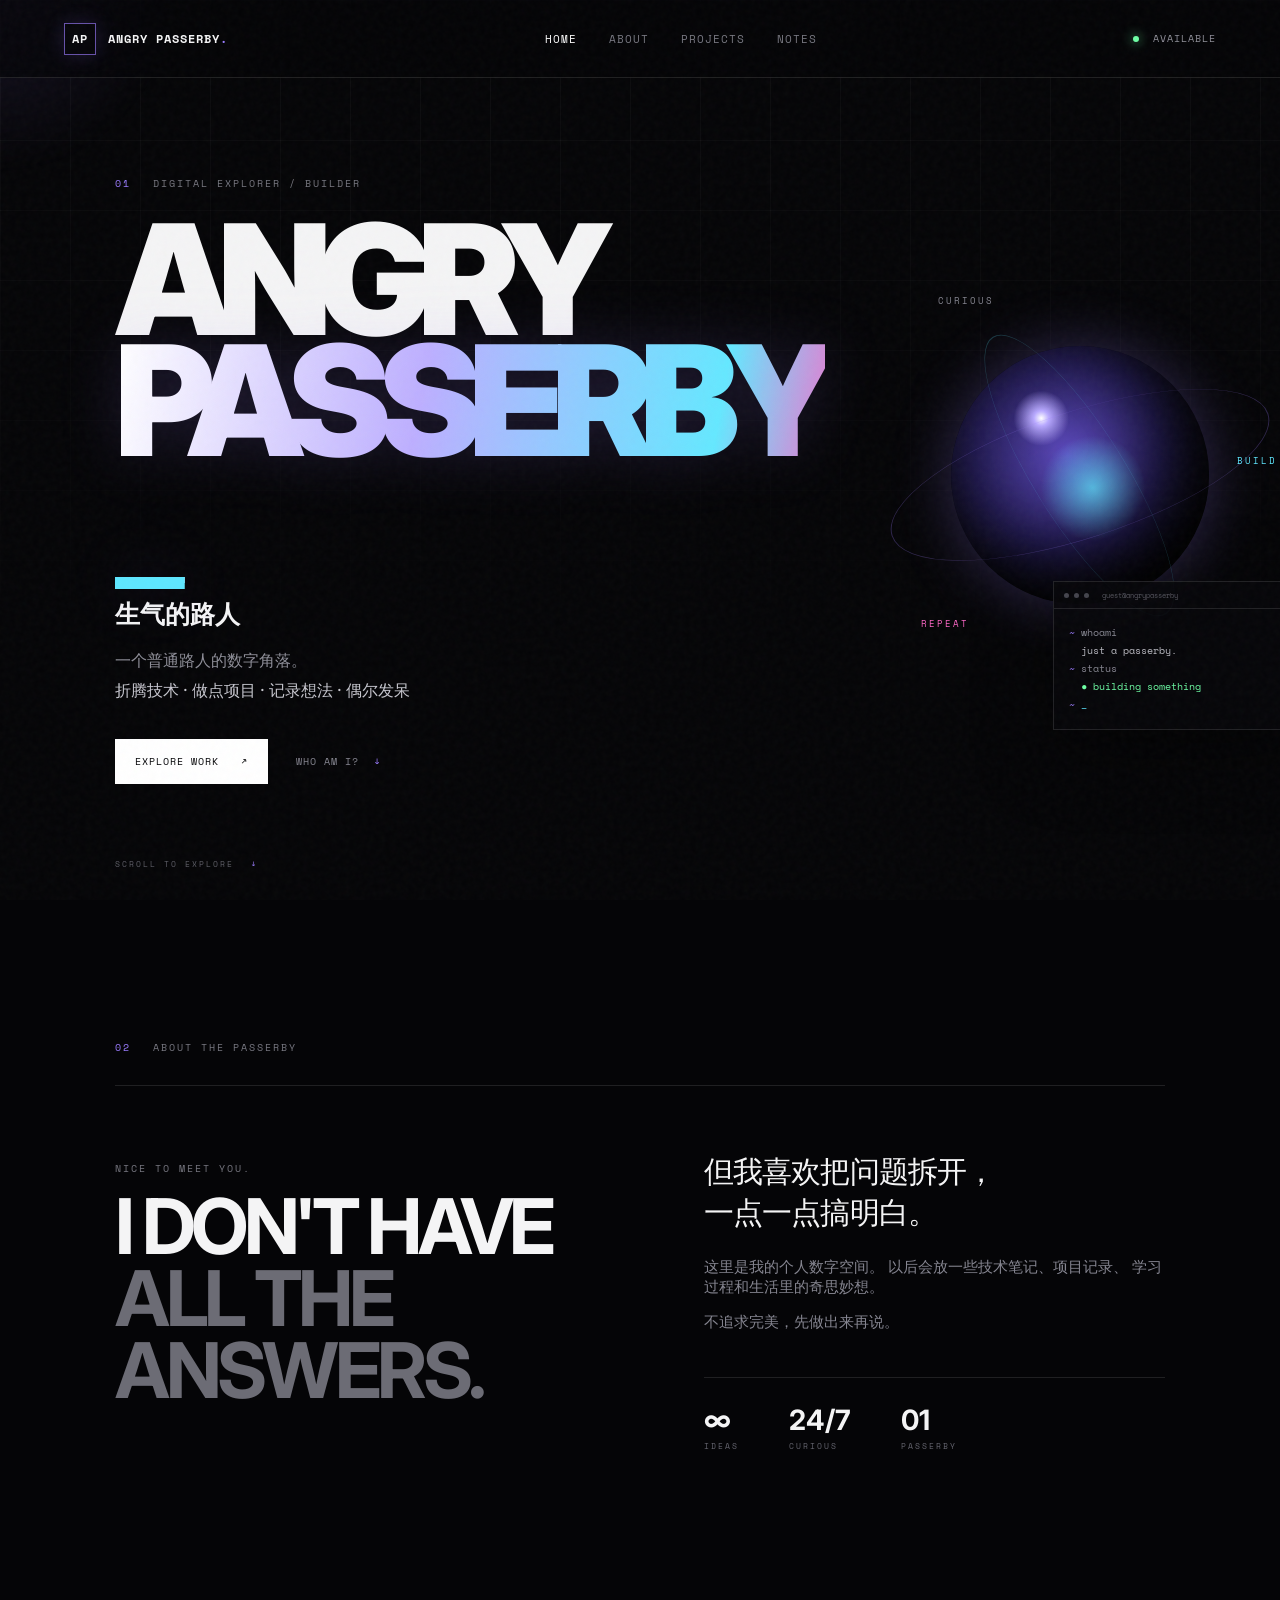
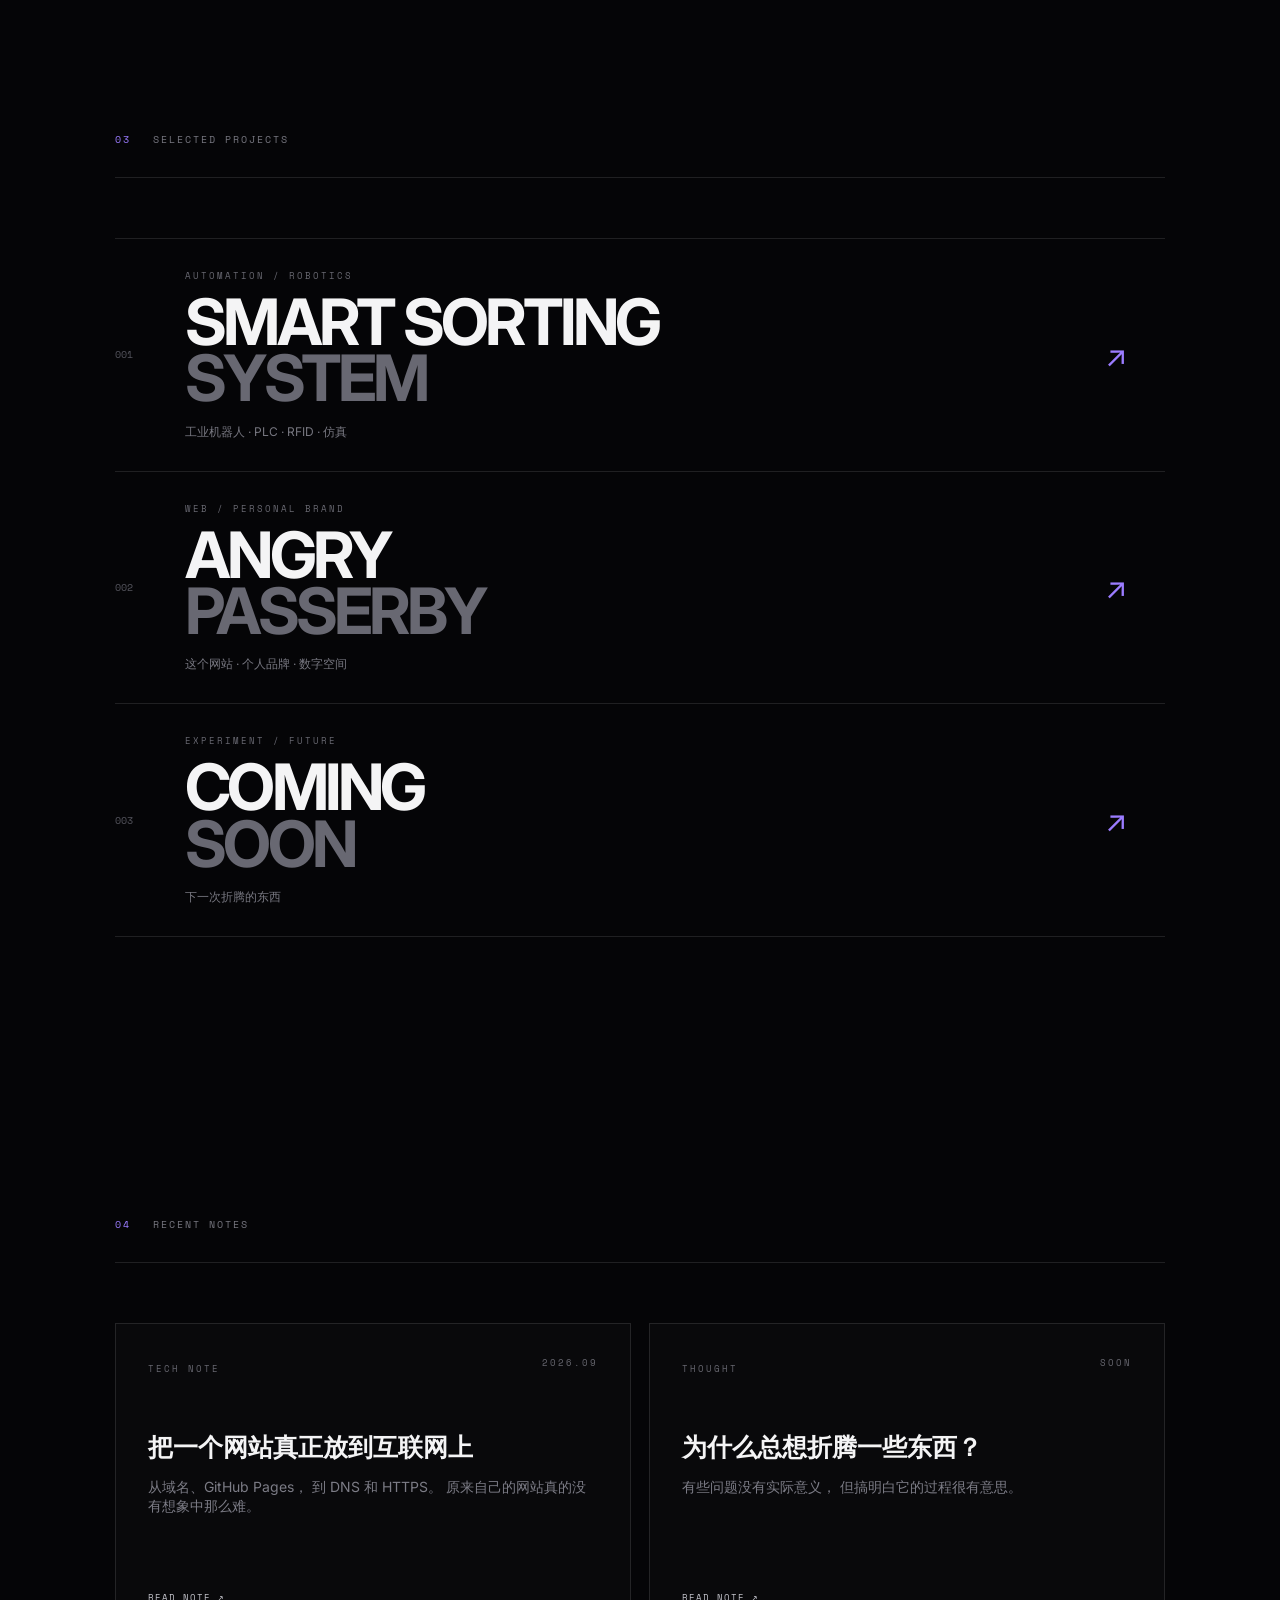
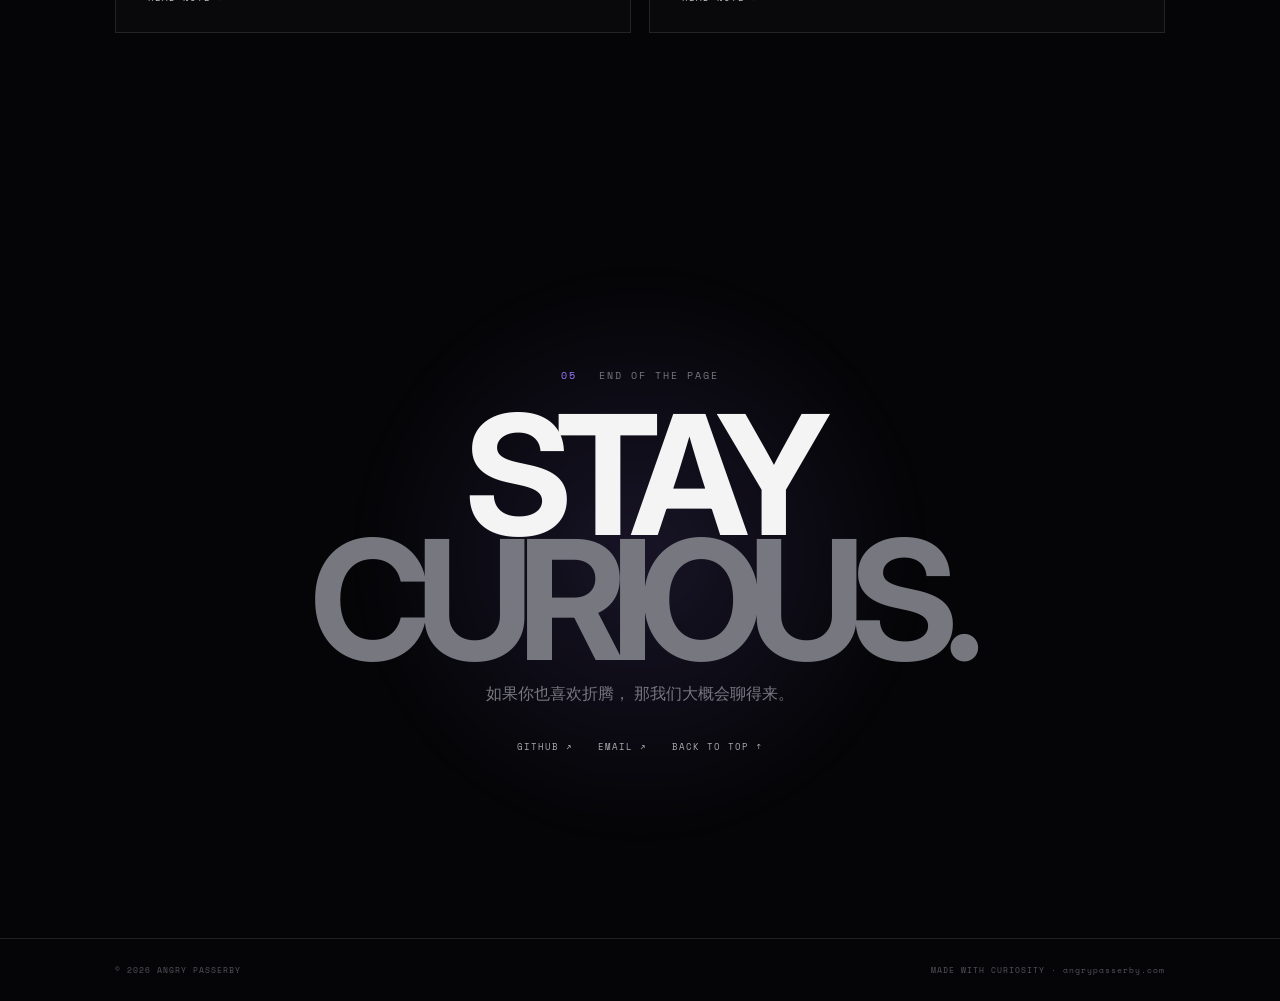
==== index.html @ 23521594 "更炫酷了" ====
<!doctype html>
<html lang="zh-CN">

<head>
  <meta charset="UTF-8">

  <meta name="viewport" content="width=device-width, initial-scale=1.0">

  <meta
    name="description"
    content="ANGRY PASSERBY · 生气的路人 — Personal Brand & Digital Playground"
  >

  <meta
    name="keywords"
    content="Angry Passerby, 生气的路人, Blog, Projects, Technology"
  >

  <meta name="author" content="Angry Passerby">

  <title>ANGRY PASSERBY · 生气的路人</title>

  <!-- Google Fonts -->
  <link
    rel="preconnect"
    href="https://fonts.googleapis.com"
  >

  <link
    rel="preconnect"
    href="https://fonts.gstatic.com"
    crossorigin
  >

  <link
    href="https://fonts.googleapis.com/css2?family=Inter:wght@400;500;600;700;800;900&family=Space+Mono:wght@400;700&display=swap"
    rel="stylesheet"
  >

  <!-- Website CSS -->
  <link rel="stylesheet" href="style.css">
</head>


<body>

  <!-- ========================================
       Background
  ========================================= -->

  <div class="noise"></div>

  <div class="grid-bg"></div>

  <div class="cursor-glow"></div>


  <!-- ========================================
       Header
  ========================================= -->

  <header class="site-header">

    <!-- Logo -->
    <a
      class="brand"
      href="#home"
      aria-label="Angry Passerby Home"
    >

      <span class="brand-mark">
        AP
      </span>

      <span class="brand-name">
        ANGRY PASSERBY<span class="dot">.</span>
      </span>

    </a>


    <!-- Navigation -->
    <nav class="nav">

      <a
        class="active"
        href="#home"
      >
        HOME
      </a>

      <a href="#about">
        ABOUT
      </a>

      <a href="#projects">
        PROJECTS
      </a>

      <a href="#notes">
        NOTES
      </a>

    </nav>


    <!-- Status -->
    <a
      class="header-status"
      href="#contact"
    >

      <span class="status-dot"></span>

      AVAILABLE

    </a>

  </header>



  <!-- ========================================
       Main
  ========================================= -->

  <main id="home">


    <!-- ======================================
         HERO
    ======================================= -->

    <section class="hero section-pad">


      <!-- Hero Left -->
      <div class="hero-copy reveal">


        <p class="kicker">

          <span>01</span>

          DIGITAL EXPLORER / BUILDER

        </p>


        <h1>

          <span class="line">
            ANGRY
          </span>

          <span class="line accent">

            PASSERBY

            <span class="cursor">
              _
            </span>

          </span>

        </h1>


        <p class="hero-cn">
          生气的路人
        </p>


        <p class="hero-desc">

          一个普通路人的数字角落。

          <br>

          <strong>
            折腾技术 · 做点项目 · 记录想法 · 偶尔发呆
          </strong>

        </p>


        <!-- Buttons -->
        <div class="hero-actions">

          <a
            class="btn btn-main"
            href="#projects"
          >

            EXPLORE WORK

            <span>
              ↗
            </span>

          </a>


          <a
            class="text-link"
            href="#about"
          >

            WHO AM I?

            <span>
              ↓
            </span>

          </a>

        </div>

      </div>



      <!-- ====================================
           Hero Right
      ===================================== -->

      <div class="hero-side reveal delay-1">


        <!-- Orb -->
        <div class="orb-wrap">

          <div class="orb"></div>

          <div class="orb-ring ring-a"></div>

          <div class="orb-ring ring-b"></div>


          <span class="orb-label label-a">
            CURIOUS
          </span>


          <span class="orb-label label-b">
            BUILD
          </span>


          <span class="orb-label label-c">
            REPEAT
          </span>

        </div>



        <!-- Terminal -->
        <div class="mini-terminal">


          <div class="terminal-top">

            <span></span>

            <span></span>

            <span></span>

            <b>
              guest@angrypasserby
            </b>

          </div>


          <div class="terminal-body">


            <p>

              <i>
                ~
              </i>

              whoami

            </p>


            <p class="terminal-output">

              just a passerby.

            </p>


            <p>

              <i>
                ~
              </i>

              status

            </p>


            <p class="terminal-output live">

              ● building something

            </p>


            <p>

              <i>
                ~
              </i>

              <span class="blink">
                _
              </span>

            </p>


          </div>

        </div>

      </div>



      <!-- Scroll -->
      <div class="hero-scroll">

        SCROLL TO EXPLORE

        <span>
          ↓
        </span>

      </div>


    </section>



    <!-- ======================================
         ABOUT
    ======================================= -->

    <section
      id="about"
      class="about section-pad"
    >


      <div class="section-label reveal">

        <span>
          02
        </span>

        ABOUT THE PASSERBY

      </div>



      <div class="about-grid">


        <!-- About title -->
        <div class="about-title reveal">


          <p class="eyebrow">

            NICE TO MEET YOU.

          </p>


          <h2>

            I DON'T HAVE
            <br>

            <em>
              ALL THE ANSWERS.
            </em>

          </h2>


        </div>



        <!-- About text -->
        <div class="about-text reveal delay-1">


          <p class="big-text">

            但我喜欢把问题拆开，

            <br>

            一点一点搞明白。

          </p>


          <p>

            这里是我的个人数字空间。
            以后会放一些技术笔记、项目记录、
            学习过程和生活里的奇思妙想。

          </p>


          <p>

            不追求完美，先做出来再说。

          </p>



          <!-- Stats -->
          <div class="stats">


            <div>

              <strong>
                ∞
              </strong>

              <span>
                IDEAS
              </span>

            </div>


            <div>

              <strong>
                24/7
              </strong>

              <span>
                CURIOUS
              </span>

            </div>


            <div>

              <strong>
                01
              </strong>

              <span>
                PASSERBY
              </span>

            </div>


          </div>


        </div>

      </div>

    </section>



    <!-- ======================================
         PROJECTS
    ======================================= -->

    <section
      id="projects"
      class="projects section-pad"
    >


      <div class="section-label reveal">

        <span>
          03
        </span>

        SELECTED PROJECTS

      </div>



      <div class="project-list">


        <!-- Project 01 -->
        <a
          class="project-card reveal"
          href="#"
        >


          <div class="project-no">
            001
          </div>


          <div class="project-main">


            <p>
              AUTOMATION / ROBOTICS
            </p>


            <h3>

              SMART SORTING
              <br>

              <span>
                SYSTEM
              </span>

            </h3>


            <span class="project-desc">

              工业机器人 · PLC · RFID · 仿真

            </span>


          </div>


          <div class="project-arrow">
            ↗
          </div>


        </a>



        <!-- Project 02 -->
        <a
          class="project-card reveal delay-1"
          href="#"
        >


          <div class="project-no">
            002
          </div>


          <div class="project-main">


            <p>
              WEB / PERSONAL BRAND
            </p>


            <h3>

              ANGRY
              <br>

              <span>
                PASSERBY
              </span>

            </h3>


            <span class="project-desc">

              这个网站 · 个人品牌 · 数字空间

            </span>


          </div>


          <div class="project-arrow">
            ↗
          </div>


        </a>



        <!-- Project 03 -->
        <a
          class="project-card reveal delay-2"
          href="#"
        >


          <div class="project-no">
            003
          </div>


          <div class="project-main">


            <p>
              EXPERIMENT / FUTURE
            </p>


            <h3>

              COMING
              <br>

              <span>
                SOON
              </span>

            </h3>


            <span class="project-desc">

              下一次折腾的东西

            </span>


          </div>


          <div class="project-arrow">
            ↗
          </div>


        </a>


      </div>

    </section>



    <!-- ======================================
         NOTES / BLOG
    ======================================= -->

    <section
      id="notes"
      class="notes section-pad"
    >


      <div class="section-label reveal">

        <span>
          04
        </span>

        RECENT NOTES

      </div>



      <div class="notes-grid">


        <!-- Note 01 -->
        <article class="note-card reveal">


          <span class="note-type">
            TECH NOTE
          </span>


          <span class="note-date">
            2026.09
          </span>


          <h3>

            把一个网站真正放到互联网上

          </h3>


          <p>

            从域名、GitHub Pages，
            到 DNS 和 HTTPS。
            原来自己的网站真的没有想象中那么难。

          </p>


          <a href="#">
            READ NOTE ↗
          </a>


        </article>



        <!-- Note 02 -->
        <article class="note-card reveal delay-1">


          <span class="note-type">
            THOUGHT
          </span>


          <span class="note-date">
            SOON
          </span>


          <h3>

            为什么总想折腾一些东西？

          </h3>


          <p>

            有些问题没有实际意义，
            但搞明白它的过程很有意思。

          </p>


          <a href="#">
            READ NOTE ↗
          </a>


        </article>


      </div>

    </section>



    <!-- ======================================
         CONTACT
    ======================================= -->

    <section
      id="contact"
      class="contact section-pad"
    >


      <div class="contact-inner reveal">


        <p class="kicker">

          <span>
            05
          </span>

          END OF THE PAGE

        </p>


        <h2>

          STAY

          <br>

          <span>
            CURIOUS.
          </span>

        </h2>


        <p>

          如果你也喜欢折腾，
          那我们大概会聊得来。

        </p>


        <div class="contact-links">


          <a
            href="https://github.com/"
            target="_blank"
            rel="noopener"
          >

            GITHUB ↗

          </a>


          <a
            href="mailto:hello@angrypasserby.com"
          >

            EMAIL ↗

          </a>


          <a href="#home">

            BACK TO TOP ↑

          </a>


        </div>


      </div>


    </section>


  </main>



  <!-- ========================================
       Footer
  ========================================= -->

  <footer>


    <span>

      © 2026 ANGRY PASSERBY

    </span>


    <span>

      MADE WITH CURIOSITY ·
      angrypasserby.com

    </span>


  </footer>



  <!-- Website JavaScript -->
  <script src="script.js"></script>

</body>

</html>
---- style.css ----
/* =====================================================
   ANGRY PASSERBY
   Personal Brand Website v2
===================================================== */

* {
  box-sizing: border-box;
}

:root {
  --bg: #050507;
  --panel: #0b0b10;
  --text: #f4f4f5;
  --muted: #858590;
  --line: rgba(255, 255, 255, 0.11);

  --purple: #9b7cff;
  --cyan: #5ee7ff;
  --pink: #ff67c8;
}

html {
  scroll-behavior: smooth;
}

body {
  margin: 0;
  background: var(--bg);
  color: var(--text);

  font-family:
    "Inter",
    system-ui,
    -apple-system,
    BlinkMacSystemFont,
    "Segoe UI",
    sans-serif;

  overflow-x: hidden;
}

a {
  color: inherit;
  text-decoration: none;
}


/* =====================================================
   BACKGROUND
===================================================== */

.noise,
.grid-bg,
.cursor-glow {
  position: fixed;
  pointer-events: none;
}


/* Noise */

.noise {
  inset: 0;

  z-index: 20;

  opacity: 0.035;

  background-image:
    url("data:image/svg+xml,%3Csvg viewBox='0 0 180 180' xmlns='http://www.w3.org/2000/svg'%3E%3Cfilter id='n'%3E%3CfeTurbulence type='fractalNoise' baseFrequency='.85' numOctaves='4' stitchTiles='stitch'/%3E%3C/filter%3E%3Crect width='100%25' height='100%25' filter='url(%23n)' opacity='.9'/%3E%3C/svg%3E");
}


/* Grid */

.grid-bg {
  inset: 0;

  z-index: -3;

  background-image:
    linear-gradient(
      rgba(255, 255, 255, 0.035) 1px,
      transparent 1px
    ),
    linear-gradient(
      90deg,
      rgba(255, 255, 255, 0.035) 1px,
      transparent 1px
    );

  background-size: 70px 70px;

  mask-image:
    linear-gradient(
      to bottom,
      black,
      transparent 80%
    );
}


/* Mouse glow */

.cursor-glow {
  width: 360px;
  height: 360px;

  border-radius: 50%;

  z-index: -1;

  transform: translate(-50%, -50%);

  background:
    radial-gradient(
      circle,
      rgba(155, 124, 255, 0.11),
      transparent 68%
    );

  filter: blur(5px);
}


/* =====================================================
   HEADER
===================================================== */

.site-header {
  position: fixed;

  top: 0;
  left: 0;

  width: 100%;
  height: 78px;

  padding: 0 5vw;

  display: flex;
  align-items: center;
  justify-content: space-between;

  border-bottom: 1px solid var(--line);

  background: rgba(5, 5, 7, 0.72);

  backdrop-filter: blur(18px);

  z-index: 15;
}


/* Brand */

.brand {
  display: flex;

  align-items: center;

  gap: 12px;

  font-family: "Space Mono", monospace;

  font-size: 12px;

  font-weight: 700;

  letter-spacing: 1px;
}


.brand-mark {
  display: grid;

  place-items: center;

  width: 32px;
  height: 32px;

  border: 1px solid rgba(155, 124, 255, 0.65);

  box-shadow:
    0 0 20px rgba(155, 124, 255, 0.18);
}


.dot {
  color: var(--purple);
}


/* Navigation */

.nav {
  display: flex;

  gap: 32px;

  font:
    11px "Space Mono",
    monospace;

  letter-spacing: 1px;
}


.nav a {
  color: #777780;

  transition: 0.25s ease;
}


.nav a:hover,
.nav a.active {
  color: white;
}


/* Status */

.header-status {
  font:
    10px "Space Mono",
    monospace;

  letter-spacing: 1px;

  color: #8f8f98;
}


.status-dot {
  display: inline-block;

  width: 6px;
  height: 6px;

  margin-right: 7px;

  border-radius: 50%;

  background: #6effa5;

  box-shadow:
    0 0 12px #6effa5;
}


/* =====================================================
   COMMON
===================================================== */

.section-pad {
  padding-left: 9vw;
  padding-right: 9vw;
}


.kicker,
.section-label,
.eyebrow {
  font:
    10px "Space Mono",
    monospace;

  letter-spacing: 2px;

  color: #777780;
}


.kicker span,
.section-label span {
  color: var(--purple);

  margin-right: 14px;
}


/* =====================================================
   HERO
===================================================== */

.hero {
  min-height: 100vh;

  padding-top: 150px;
  padding-bottom: 100px;

  display: grid;

  grid-template-columns:
    1.25fr 0.75fr;

  align-items: center;

  gap: 40px;

  position: relative;
}


.hero h1 {
  margin: 28px 0 15px;

  font-size:
    clamp(
      72px,
      12vw,
      185px
    );

  line-height: 0.79;

  letter-spacing: -0.09em;

  font-weight: 900;
}


.hero h1 .line {
  display: block;
}


.hero h1 .accent {
  background:
    linear-gradient(
      100deg,
      #ffffff 0%,
      #bdafff 42%,
      #65e8ff 82%,
      #ff67c8 100%
    );

  -webkit-background-clip: text;

  background-clip: text;

  color: transparent;

  filter:
    drop-shadow(
      0 0 30px rgba(155, 124, 255, 0.16)
    );
}


.cursor {
  display: inline-block;

  color: var(--cyan);

  font-weight: 400;

  animation:
    blink 0.8s infinite;
}


@keyframes blink {

  50% {
    opacity: 0;
  }

}


.hero-cn {
  margin: 0;

  font-size: 25px;

  font-weight: 700;
}


.hero-desc {
  margin-top: 14px;

  color: #8e8e98;

  font-size: 16px;

  line-height: 1.9;
}


.hero-desc strong {
  color: #c7c7cf;

  font-weight: 500;
}


/* Buttons */

.hero-actions {
  display: flex;

  align-items: center;

  gap: 28px;

  margin-top: 34px;
}


.btn {
  display: inline-flex;

  align-items: center;

  gap: 22px;

  padding:
    14px 19px;

  font:
    10px "Space Mono",
    monospace;

  letter-spacing: 1px;

  border:
    1px solid var(--line);
}


.btn-main {
  background: white;

  color: #050507;

  border-color: white;

  transition: 0.25s;
}


.btn-main:hover {
  transform: translateY(-3px);

  box-shadow:
    0 12px 40px rgba(255, 255, 255, 0.13);
}


.text-link {
  color: #858590;

  font:
    10px "Space Mono",
    monospace;

  letter-spacing: 1px;
}


.text-link span {
  color: var(--purple);

  margin-left: 8px;
}


/* Hero Right */

.hero-side {
  position: relative;

  min-height: 510px;

  display: grid;

  place-items: center;
}


/* =====================================================
   ORB
===================================================== */

.orb-wrap {
  position: relative;

  width: min(430px, 70vw);

  aspect-ratio: 1;
}


.orb {
  position: absolute;

  inset: 20%;

  border-radius: 50%;

  background:
    radial-gradient(
      circle at 35% 28%,
      white 0,
      #b8a9ff 3%,
      transparent 11%
    ),
    radial-gradient(
      circle at 55% 55%,
      rgba(94, 231, 255, 0.75),
      transparent 26%
    ),
    radial-gradient(
      circle at 45% 42%,
      #5b48bd,
      #211a50 45%,
      #07070b 72%
    );

  box-shadow:
    0 0 60px rgba(155, 124, 255, 0.28),
    inset -30px -30px 70px rgba(0, 0, 0, 0.8);

  animation:
    float 6s ease-in-out infinite;
}


@keyframes float {

  50% {
    transform:
      translateY(-13px)
      rotate(3deg);
  }

}


.orb-ring {
  position: absolute;

  inset: 4%;

  border:
    1px solid rgba(155, 124, 255, 0.27);

  border-radius: 50%;

  transform:
    rotate(-18deg)
    scaleY(0.32);
}


.ring-b {
  inset: 12%;

  border-color:
    rgba(94, 231, 255, 0.22);

  transform:
    rotate(58deg)
    scaleY(0.28);
}


.orb-label {
  position: absolute;

  font:
    9px "Space Mono",
    monospace;

  letter-spacing: 2px;

  color: #858590;
}


.label-a {
  top: 8%;
  left: 17%;
}


.label-b {
  right: 4%;
  top: 45%;

  color: var(--cyan);
}


.label-c {
  left: 13%;
  bottom: 14%;

  color: var(--pink);
}


/* =====================================================
   TERMINAL
===================================================== */

.mini-terminal {
  position: absolute;

  right: -2%;
  bottom: 0;

  width: 250px;

  background:
    rgba(7, 7, 10, 0.9);

  border:
    1px solid var(--line);

  box-shadow:
    0 20px 70px rgba(0, 0, 0, 0.5);
}


.terminal-top {
  height: 27px;

  display: flex;

  align-items: center;

  gap: 5px;

  padding: 0 10px;

  border-bottom:
    1px solid var(--line);

  color: #55555e;

  font:
    7px "Space Mono",
    monospace;
}


.terminal-top span {
  width: 5px;
  height: 5px;

  border-radius: 50%;

  background: #44444d;
}


.terminal-top b {
  margin-left: 8px;

  font-weight: 400;
}


.terminal-body {
  padding: 15px;

  font:
    10px/1.8 "Space Mono",
    monospace;

  color: #888893;
}


.terminal-body p {
  margin: 0;
}


.terminal-body i {
  color: var(--purple);

  font-style: normal;
}


.terminal-output {
  padding-left: 12px;

  color: #bdbdc5;
}


.terminal-output.live {
  color: #6effa5;
}


.blink {
  color: var(--cyan);

  animation:
    blink 0.8s infinite;
}


/* =====================================================
   HERO SCROLL
===================================================== */

.hero-scroll {
  position: absolute;

  bottom: 30px;
  left: 9vw;

  font:
    8px "Space Mono",
    monospace;

  letter-spacing: 2px;

  color: #5e5e67;
}


.hero-scroll span {
  margin-left: 10px;

  color: var(--purple);
}


/* =====================================================
   SECTIONS
===================================================== */

.about,
.projects,
.notes {
  padding-top: 140px;

  padding-bottom: 140px;
}


.section-label {
  padding-bottom: 30px;

  border-bottom:
    1px solid var(--line);
}


/* =====================================================
   ABOUT
===================================================== */

.about-grid {
  display: grid;

  grid-template-columns:
    1fr 1fr;

  gap: 10vw;

  padding-top: 65px;
}


.about-title h2 {
  margin: 15px 0 0;

  font-size:
    clamp(
      42px,
      6vw,
      85px
    );

  line-height: 0.94;

  letter-spacing: -0.06em;
}


.about-title em {
  color: #6c6c75;

  font-style: normal;
}


.big-text {
  margin:
    0 0 25px;

  font-size: 30px;

  line-height: 1.35;

  letter-spacing: -0.03em;
}


.about-text > p:not(.big-text) {
  max-width: 570px;

  color: #858590;

  font-size: 15px;
}


/* Stats */

.stats {
  display: flex;

  gap: 50px;

  margin-top: 45px;

  padding-top: 25px;

  border-top:
    1px solid var(--line);
}


.stats div {
  display: flex;

  flex-direction: column;
}


.stats strong {
  font-size: 28px;
}


.stats span {
  margin-top: 3px;

  color: #666670;

  font:
    8px "Space Mono",
    monospace;

  letter-spacing: 2px;
}


/* =====================================================
   PROJECTS
===================================================== */

.project-list {
  margin-top: 60px;
}


.project-card {
  display: grid;

  grid-template-columns:
    70px 1fr 60px;

  align-items: center;

  min-height: 230px;

  padding: 30px 0;

  border-bottom:
    1px solid var(--line);

  transition:
    0.35s;
}


.project-card:first-child {
  border-top:
    1px solid var(--line);
}


.project-card:hover {
  padding-left: 20px;

  padding-right: 20px;

  background:
    rgba(155, 124, 255, 0.035);
}


.project-no {
  color: #55555e;

  font:
    10px "Space Mono",
    monospace;
}


.project-main p,
.note-type,
.note-date {
  margin: 0 0 12px;

  color: #686871;

  font:
    9px "Space Mono",
    monospace;

  letter-spacing: 2px;
}


.project-main h3 {
  margin: 0;

  font-size:
    clamp(
      35px,
      5vw,
      70px
    );

  line-height: 0.88;

  letter-spacing: -0.06em;
}


.project-main h3 span {
  color: #686872;
}


.project-desc {
  display: block;

  margin-top: 17px;

  color: #777780;

  font-size: 12px;
}


.project-arrow {
  font-size: 30px;

  color: var(--purple);

  transition:
    0.3s;
}


.project-card:hover
.project-arrow {
  transform:
    translate(
      5px,
      -5px
    );
}


/* =====================================================
   NOTES
===================================================== */

.notes-grid {
  display: grid;

  grid-template-columns:
    repeat(2, 1fr);

  gap: 18px;

  margin-top: 60px;
}


.note-card {
  min-height: 310px;

  padding: 32px;

  border:
    1px solid var(--line);

  background:
    rgba(255, 255, 255, 0.018);

  position: relative;

  transition:
    0.3s;
}


.note-card:hover {
  transform:
    translateY(-7px);

  border-color:
    rgba(155, 124, 255, 0.4);
}


.note-date {
  float: right;
}


.note-card h3 {
  clear: both;

  margin:
    55px 0 14px;

  font-size: 25px;
}


.note-card p {
  max-width: 560px;

  color: #7c7c86;

  font-size: 14px;
}


.note-card a {
  position: absolute;

  left: 32px;

  bottom: 28px;

  color: #c4c4cc;

  font:
    9px "Space Mono",
    monospace;

  letter-spacing: 1px;
}


/* =====================================================
   CONTACT
===================================================== */

.contact {
  min-height: 85vh;

  display: flex;

  align-items: center;

  justify-content: center;

  text-align: center;

  position: relative;

  overflow: hidden;
}


.contact::before {
  content: "";

  position: absolute;

  width: 600px;
  height: 600px;

  border-radius: 50%;

  background:
    radial-gradient(
      circle,
      rgba(155, 124, 255, 0.13),
      transparent 67%
    );

  filter: blur(15px);
}


.contact-inner {
  position: relative;
}


.contact h2 {
  margin:
    30px 0 20px;

  font-size:
    clamp(
      75px,
      13vw,
      180px
    );

  line-height: 0.75;

  letter-spacing: -0.09em;
}


.contact h2 span {
  color: #777780;
}


.contact-inner > p:not(.kicker) {
  color: #777780;
}


.contact-links {
  display: flex;

  justify-content: center;

  flex-wrap: wrap;

  gap: 25px;

  margin-top: 35px;

  font:
    9px "Space Mono",
    monospace;

  letter-spacing: 1px;
}


.contact-links a {
  color: #aaaab2;

  transition:
    0.2s;
}


.contact-links a:hover {
  color: white;
}


/* =====================================================
   FOOTER
===================================================== */

footer {
  display: flex;

  justify-content: space-between;

  gap: 20px;

  padding:
    25px 9vw;

  border-top:
    1px solid var(--line);

  color: #55555e;

  font:
    8px "Space Mono",
    monospace;

  letter-spacing: 1px;
}


/* =====================================================
   REVEAL ANIMATION
===================================================== */

.reveal {
  opacity: 0;

  transform:
    translateY(24px);

  transition:
    opacity 0.8s ease,
    transform 0.8s ease;
}


.reveal.visible {
  opacity: 1;

  transform:
    translateY(0);
}


.delay-1 {
  transition-delay:
    0.12s;
}


.delay-2 {
  transition-delay:
    0.24s;
}


/* =====================================================
   MOBILE
===================================================== */

@media (max-width: 800px) {

  .site-header {
    height: 68px;

    padding:
      0 6vw;
  }


  .brand-name,
  .header-status {
    display: none;
  }


  .nav {
    gap: 15px;

    font-size: 9px;
  }


  .section-pad {
    padding-left: 7vw;
    padding-right: 7vw;
  }


  .hero {
    padding-top: 125px;

    grid-template-columns:
      1fr;
  }


  .hero h1 {
    font-size:
      21vw;
  }


  .hero-side {
    min-height: 380px;
  }


  .mini-terminal {
    right: 0;
  }


  .hero-scroll {
    left: 7vw;
  }


  .about-grid {
    grid-template-columns:
      1fr;

    gap: 55px;
  }


  .project-card {
    grid-template-columns:
      40px 1fr 30px;

    min-height: 190px;
  }


  .project-main h3 {
    font-size:
      11vw;
  }


  .notes-grid {
    grid-template-columns:
      1fr;
  }


  .contact h2 {
    font-size:
      24vw;
  }


  footer {
    flex-direction:
      column;
  }

}
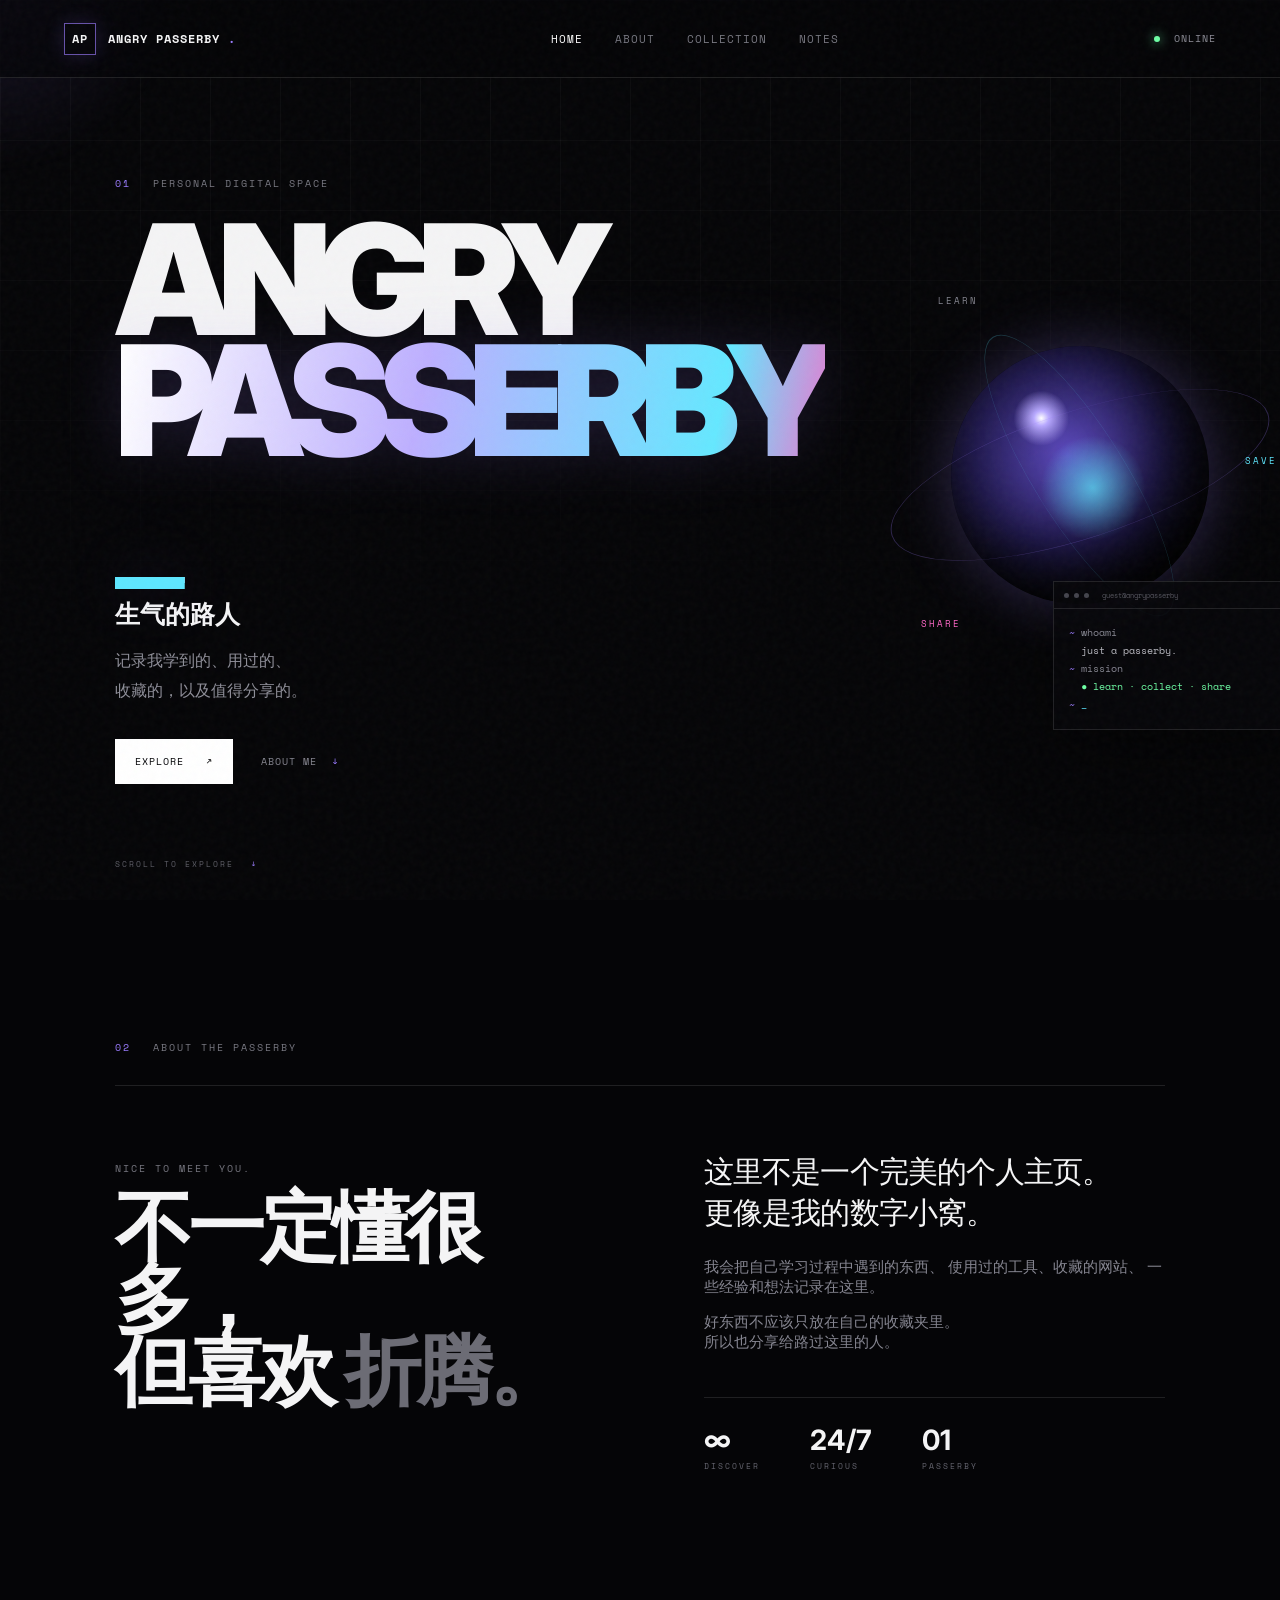
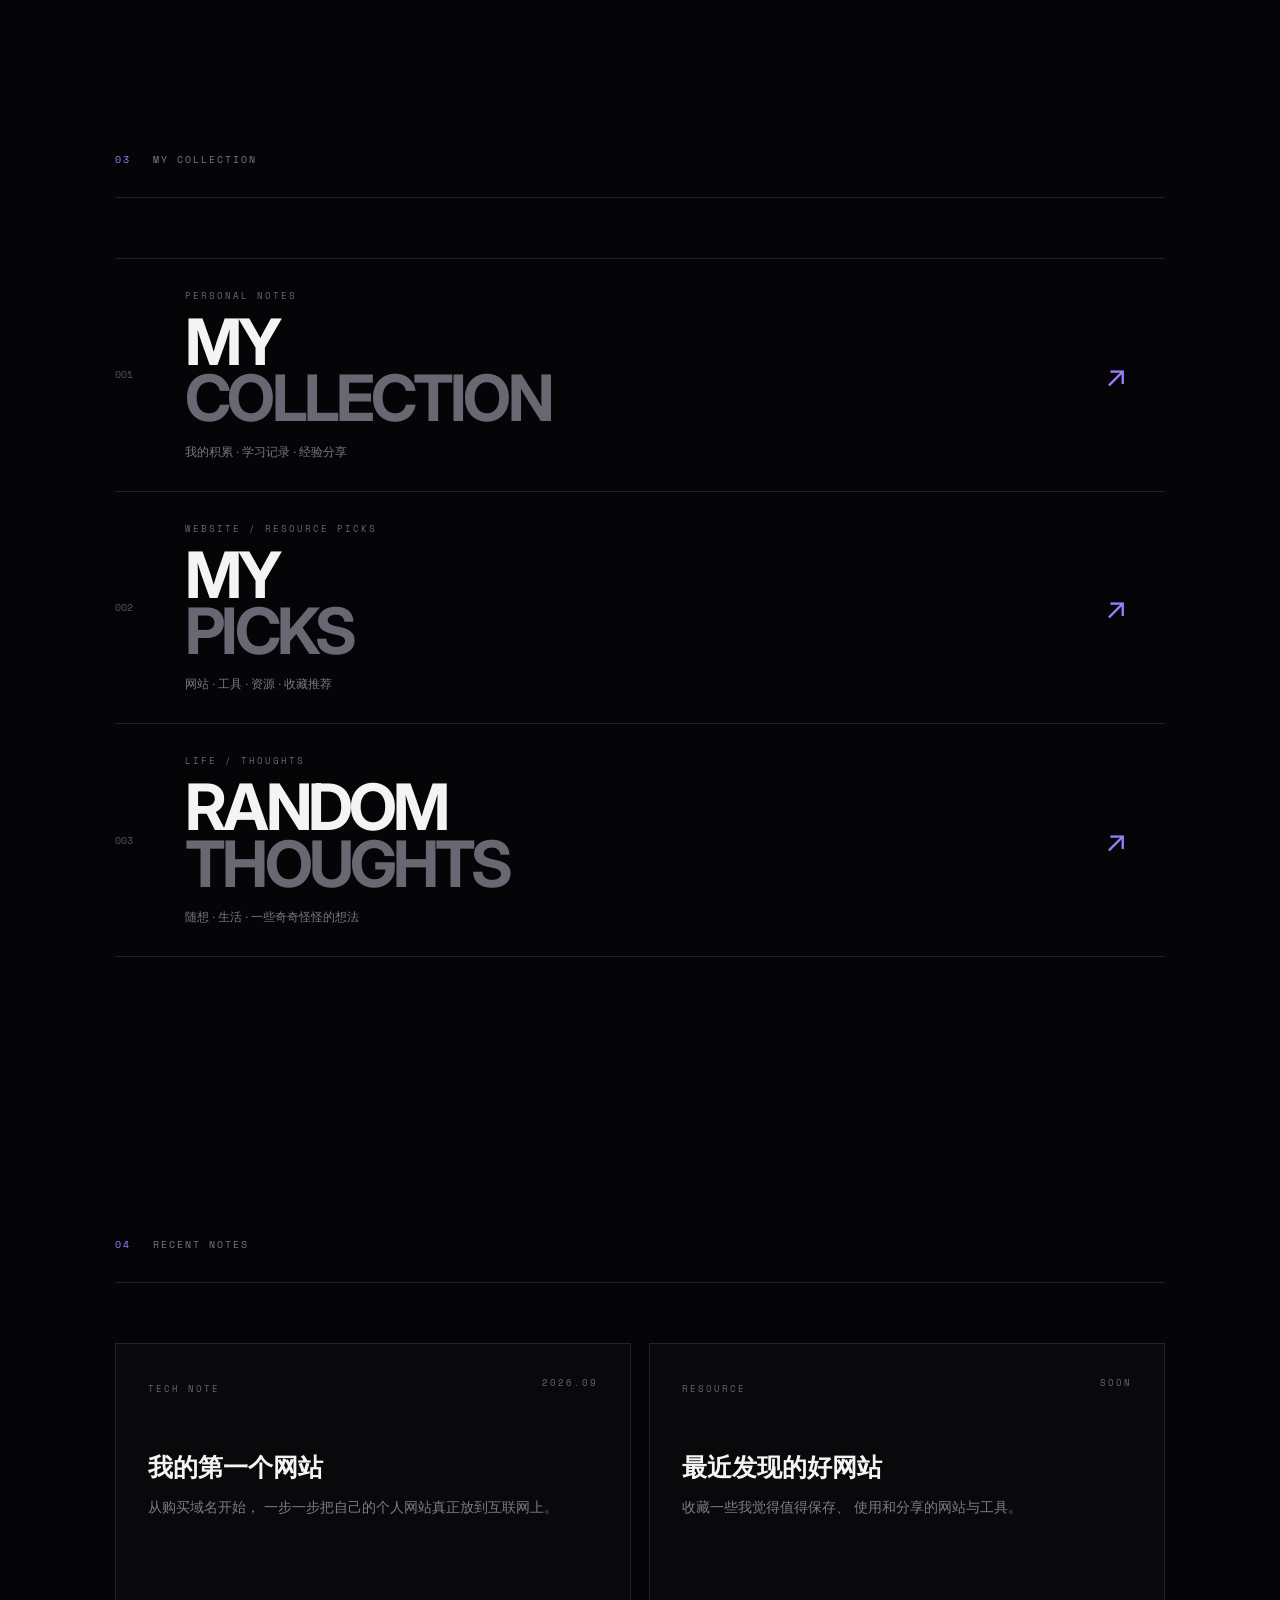
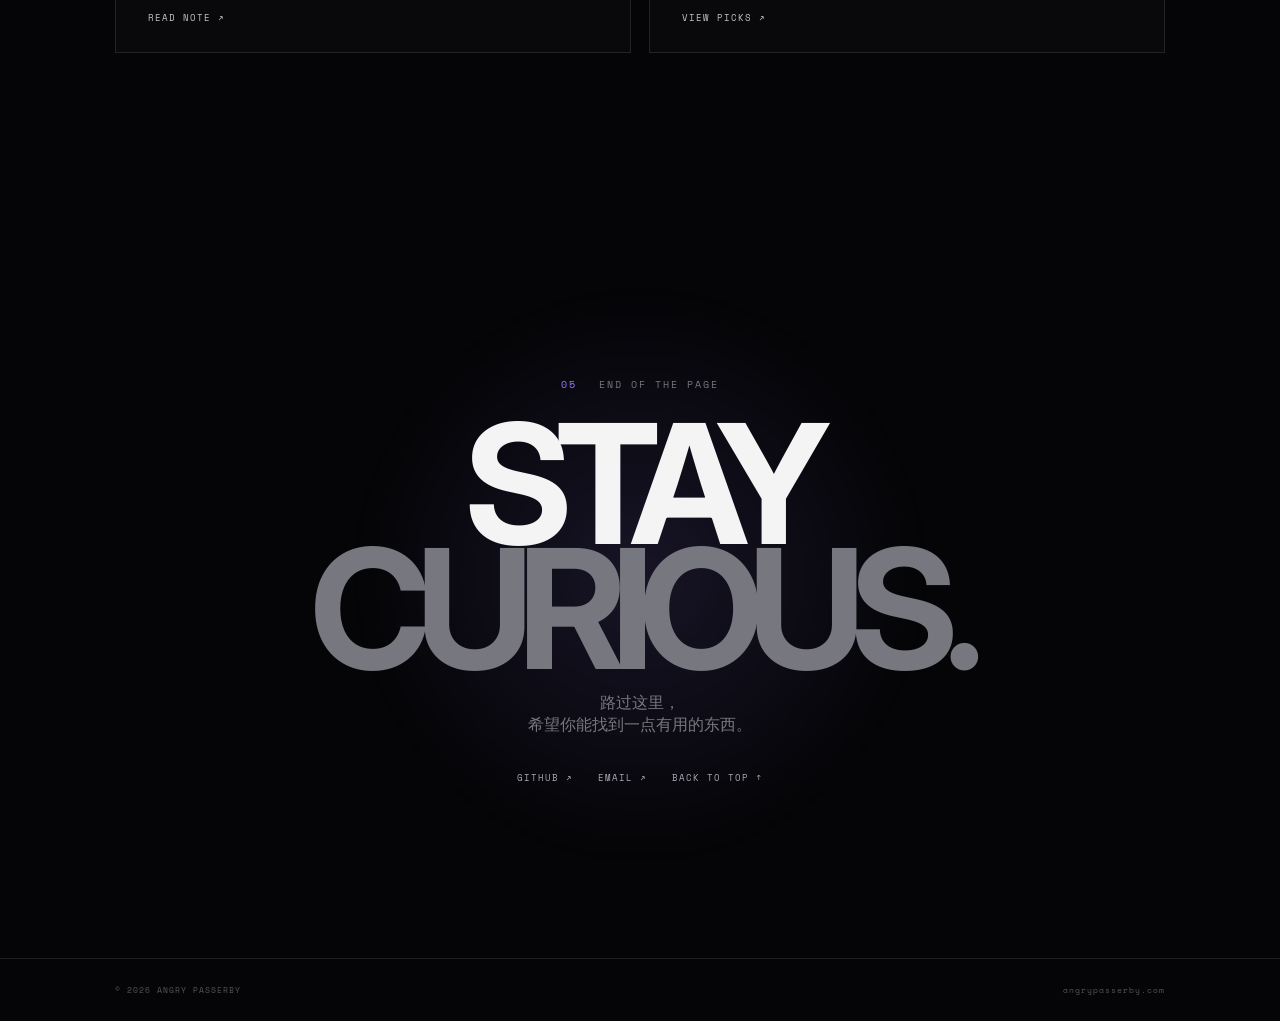
==== commit b055f258: "优化" ====
--- a/index.html
+++ b/index.html
@@ -2,25 +2,29 @@
 <html lang="zh-CN">
 
 <head>
+
   <meta charset="UTF-8">
 
-  <meta name="viewport" content="width=device-width, initial-scale=1.0">
+  <meta
+    name="viewport"
+    content="width=device-width, initial-scale=1.0"
+  >
 
   <meta
     name="description"
-    content="ANGRY PASSERBY · 生气的路人 — Personal Brand & Digital Playground"
+    content="ANGRY PASSERBY · 生气的路人 — 个人积累、网站推荐、资源分享与随想"
   >
 
   <meta
-    name="keywords"
-    content="Angry Passerby, 生气的路人, Blog, Projects, Technology"
+    name="author"
+    content="Angry Passerby"
   >
 
-  <meta name="author" content="Angry Passerby">
-
-  <title>ANGRY PASSERBY · 生气的路人</title>
-
-  <!-- Google Fonts -->
+  <title>
+    ANGRY PASSERBY · 生气的路人
+  </title>
+
+
   <link
     rel="preconnect"
     href="https://fonts.googleapis.com"
@@ -37,16 +41,17 @@
     rel="stylesheet"
   >
 
-  <!-- Website CSS -->
-  <link rel="stylesheet" href="style.css">
+
+  <link
+    rel="stylesheet"
+    href="style.css"
+  >
+
 </head>
 
 
 <body>
 
-  <!-- ========================================
-       Background
-  ========================================= -->
 
   <div class="noise"></div>
 
@@ -55,17 +60,14 @@
   <div class="cursor-glow"></div>
 
 
-  <!-- ========================================
-       Header
-  ========================================= -->
+
+  <!-- HEADER -->
 
   <header class="site-header">
 
-    <!-- Logo -->
     <a
       class="brand"
       href="#home"
-      aria-label="Angry Passerby Home"
     >
 
       <span class="brand-mark">
@@ -73,13 +75,18 @@
       </span>
 
       <span class="brand-name">
-        ANGRY PASSERBY<span class="dot">.</span>
+
+        ANGRY PASSERBY
+
+        <span class="dot">
+          .
+        </span>
+
       </span>
 
     </a>
 
 
-    <!-- Navigation -->
     <nav class="nav">
 
       <a
@@ -93,8 +100,8 @@
         ABOUT
       </a>
 
-      <a href="#projects">
-        PROJECTS
+      <a href="#collection">
+        COLLECTION
       </a>
 
       <a href="#notes">
@@ -104,7 +111,6 @@
     </nav>
 
 
-    <!-- Status -->
     <a
       class="header-status"
       href="#contact"
@@ -112,7 +118,7 @@
 
       <span class="status-dot"></span>
 
-      AVAILABLE
+      ONLINE
 
     </a>
 
@@ -120,29 +126,26 @@
 
 
 
-  <!-- ========================================
-       Main
-  ========================================= -->
+  <!-- MAIN -->
 
   <main id="home">
 
 
-    <!-- ======================================
-         HERO
-    ======================================= -->
+    <!-- HERO -->
 
     <section class="hero section-pad">
 
 
-      <!-- Hero Left -->
       <div class="hero-copy reveal">
 
 
         <p class="kicker">
 
-          <span>01</span>
-
-          DIGITAL EXPLORER / BUILDER
+          <span>
+            01
+          </span>
+
+          PERSONAL DIGITAL SPACE
 
         </p>
 
@@ -173,26 +176,24 @@
 
         <p class="hero-desc">
 
-          一个普通路人的数字角落。
+          记录我学到的、用过的、
 
           <br>
 
-          <strong>
-            折腾技术 · 做点项目 · 记录想法 · 偶尔发呆
-          </strong>
+          收藏的，以及值得分享的。
 
         </p>
 
 
-        <!-- Buttons -->
         <div class="hero-actions">
+
 
           <a
             class="btn btn-main"
-            href="#projects"
+            href="#collection"
           >
 
-            EXPLORE WORK
+            EXPLORE
 
             <span>
               ↗
@@ -206,7 +207,7 @@
             href="#about"
           >
 
-            WHO AM I?
+            ABOUT ME
 
             <span>
               ↓
@@ -214,20 +215,17 @@
 
           </a>
 
+
         </div>
 
-      </div>
-
-
-
-      <!-- ====================================
-           Hero Right
-      ===================================== -->
+
+      </div>
+
+
 
       <div class="hero-side reveal delay-1">
 
 
-        <!-- Orb -->
         <div class="orb-wrap">
 
           <div class="orb"></div>
@@ -238,24 +236,20 @@
 
 
           <span class="orb-label label-a">
-            CURIOUS
-          </span>
-
+            LEARN
+          </span>
 
           <span class="orb-label label-b">
-            BUILD
-          </span>
-
+            SAVE
+          </span>
 
           <span class="orb-label label-c">
-            REPEAT
+            SHARE
           </span>
 
         </div>
 
 
-
-        <!-- Terminal -->
         <div class="mini-terminal">
 
 
@@ -301,14 +295,14 @@
                 ~
               </i>
 
-              status
+              mission
 
             </p>
 
 
             <p class="terminal-output live">
 
-              ● building something
+              ● learn · collect · share
 
             </p>
 
@@ -328,13 +322,13 @@
 
           </div>
 
+
         </div>
 
-      </div>
-
-
-
-      <!-- Scroll -->
+
+      </div>
+
+
       <div class="hero-scroll">
 
         SCROLL TO EXPLORE
@@ -350,9 +344,7 @@
 
 
 
-    <!-- ======================================
-         ABOUT
-    ======================================= -->
+    <!-- ABOUT -->
 
     <section
       id="about"
@@ -371,14 +363,11 @@
       </div>
 
 
-
       <div class="about-grid">
 
 
-        <!-- About title -->
         <div class="about-title reveal">
 
-
           <p class="eyebrow">
 
             NICE TO MEET YOU.
@@ -388,53 +377,55 @@
 
           <h2>
 
-            I DON'T HAVE
+            不一定懂很多，
+
             <br>
 
+            但喜欢
+
             <em>
-              ALL THE ANSWERS.
+              折腾。
             </em>
 
           </h2>
 
-
         </div>
 
 
-
-        <!-- About text -->
         <div class="about-text reveal delay-1">
 
 
           <p class="big-text">
 
-            但我喜欢把问题拆开，
+            这里不是一个完美的个人主页。
 
             <br>
 
-            一点一点搞明白。
+            更像是我的数字小窝。
 
           </p>
 
 
           <p>
 
-            这里是我的个人数字空间。
-            以后会放一些技术笔记、项目记录、
-            学习过程和生活里的奇思妙想。
+            我会把自己学习过程中遇到的东西、
+            使用过的工具、收藏的网站、
+            一些经验和想法记录在这里。
 
           </p>
 
 
           <p>
 
-            不追求完美，先做出来再说。
+            好东西不应该只放在自己的收藏夹里。
+
+            <br>
+
+            所以也分享给路过这里的人。
 
           </p>
 
 
-
-          <!-- Stats -->
           <div class="stats">
 
 
@@ -445,7 +436,7 @@
               </strong>
 
               <span>
-                IDEAS
+                DISCOVER
               </span>
 
             </div>
@@ -482,18 +473,18 @@
 
         </div>
 
-      </div>
+
+      </div>
+
 
     </section>
 
 
 
-    <!-- ======================================
-         PROJECTS
-    ======================================= -->
+    <!-- COLLECTION -->
 
     <section
-      id="projects"
+      id="collection"
       class="projects section-pad"
     >
 
@@ -504,19 +495,19 @@
           03
         </span>
 
-        SELECTED PROJECTS
-
-      </div>
-
+        MY COLLECTION
+
+      </div>
 
 
       <div class="project-list">
 
 
-        <!-- Project 01 -->
+        <!-- PERSONAL NOTES -->
+
         <a
           class="project-card reveal"
-          href="#"
+          href="posts/index.html"
         >
 
 
@@ -529,17 +520,18 @@
 
 
             <p>
-              AUTOMATION / ROBOTICS
+              PERSONAL NOTES
             </p>
 
 
             <h3>
 
-              SMART SORTING
+              MY
+
               <br>
 
               <span>
-                SYSTEM
+                COLLECTION
               </span>
 
             </h3>
@@ -547,7 +539,7 @@
 
             <span class="project-desc">
 
-              工业机器人 · PLC · RFID · 仿真
+              我的积累 · 学习记录 · 经验分享
 
             </span>
 
@@ -564,10 +556,11 @@
 
 
 
-        <!-- Project 02 -->
+        <!-- WEBSITE PICKS -->
+
         <a
           class="project-card reveal delay-1"
-          href="#"
+          href="picks.html"
         >
 
 
@@ -580,17 +573,18 @@
 
 
             <p>
-              WEB / PERSONAL BRAND
+              WEBSITE / RESOURCE PICKS
             </p>
 
 
             <h3>
 
-              ANGRY
+              MY
+
               <br>
 
               <span>
-                PASSERBY
+                PICKS
               </span>
 
             </h3>
@@ -598,7 +592,7 @@
 
             <span class="project-desc">
 
-              这个网站 · 个人品牌 · 数字空间
+              网站 · 工具 · 资源 · 收藏推荐
 
             </span>
 
@@ -615,10 +609,11 @@
 
 
 
-        <!-- Project 03 -->
+        <!-- THOUGHTS -->
+
         <a
           class="project-card reveal delay-2"
-          href="#"
+          href="posts/index.html"
         >
 
 
@@ -631,17 +626,18 @@
 
 
             <p>
-              EXPERIMENT / FUTURE
+              LIFE / THOUGHTS
             </p>
 
 
             <h3>
 
-              COMING
+              RANDOM
+
               <br>
 
               <span>
-                SOON
+                THOUGHTS
               </span>
 
             </h3>
@@ -649,7 +645,7 @@
 
             <span class="project-desc">
 
-              下一次折腾的东西
+              随想 · 生活 · 一些奇奇怪怪的想法
 
             </span>
 
@@ -667,13 +663,12 @@
 
       </div>
 
+
     </section>
 
 
 
-    <!-- ======================================
-         NOTES / BLOG
-    ======================================= -->
+    <!-- NOTES -->
 
     <section
       id="notes"
@@ -692,11 +687,9 @@
       </div>
 
 
-
       <div class="notes-grid">
 
 
-        <!-- Note 01 -->
         <article class="note-card reveal">
 
 
@@ -712,22 +705,25 @@
 
           <h3>
 
-            把一个网站真正放到互联网上
+            我的第一个网站
 
           </h3>
 
 
           <p>
 
-            从域名、GitHub Pages，
-            到 DNS 和 HTTPS。
-            原来自己的网站真的没有想象中那么难。
+            从购买域名开始，
+            一步一步把自己的个人网站真正放到互联网上。
 
           </p>
 
 
-          <a href="#">
+          <a
+            href="posts/my-first-site.html"
+          >
+
             READ NOTE ↗
+
           </a>
 
 
@@ -735,12 +731,11 @@
 
 
 
-        <!-- Note 02 -->
         <article class="note-card reveal delay-1">
 
 
           <span class="note-type">
-            THOUGHT
+            RESOURCE
           </span>
 
 
@@ -751,21 +746,23 @@
 
           <h3>
 
-            为什么总想折腾一些东西？
+            最近发现的好网站
 
           </h3>
 
 
           <p>
 
-            有些问题没有实际意义，
-            但搞明白它的过程很有意思。
+            收藏一些我觉得值得保存、
+            使用和分享的网站与工具。
 
           </p>
 
 
-          <a href="#">
-            READ NOTE ↗
+          <a href="picks.html">
+
+            VIEW PICKS ↗
+
           </a>
 
 
@@ -774,13 +771,12 @@
 
       </div>
 
+
     </section>
 
 
 
-    <!-- ======================================
-         CONTACT
-    ======================================= -->
+    <!-- CONTACT -->
 
     <section
       id="contact"
@@ -817,8 +813,11 @@
 
         <p>
 
-          如果你也喜欢折腾，
-          那我们大概会聊得来。
+          路过这里，
+
+          <br>
+
+          希望你能找到一点有用的东西。
 
         </p>
 
@@ -866,9 +865,7 @@
 
 
 
-  <!-- ========================================
-       Footer
-  ========================================= -->
+  <!-- FOOTER -->
 
   <footer>
 
@@ -882,7 +879,6 @@
 
     <span>
 
-      MADE WITH CURIOSITY ·
       angrypasserby.com
 
     </span>
@@ -892,7 +888,6 @@
 
 
 
-  <!-- Website JavaScript -->
   <script src="script.js"></script>
 
 </body>
--- a/style.css
+++ b/style.css
@@ -1332,4 +1332,234 @@
       column;
   }
 
+}
+/* =====================================================
+   NOTES ARCHIVE
+===================================================== */
+
+.notes-page {
+  min-height: 100vh;
+  padding:
+    170px 9vw 100px;
+}
+
+
+.notes-hero {
+  max-width: 1000px;
+  padding-bottom: 80px;
+}
+
+
+.notes-hero h1 {
+  margin: 25px 0;
+
+  font-size:
+    clamp(
+      80px,
+      15vw,
+      190px
+    );
+
+  line-height: .8;
+
+  letter-spacing: -.09em;
+}
+
+
+.notes-hero h1 span {
+  color: var(--purple);
+}
+
+
+.notes-hero > p:last-child {
+  max-width: 600px;
+
+  color: #858590;
+
+  font-size: 17px;
+}
+
+
+.archive {
+  border-top:
+    1px solid var(--line);
+}
+
+
+.archive-item {
+  display: grid;
+
+  grid-template-columns:
+    80px 1fr 120px;
+
+  align-items: center;
+
+  gap: 30px;
+
+  min-height: 220px;
+
+  padding: 30px 0;
+
+  border-bottom:
+    1px solid var(--line);
+
+  transition:
+    .35s ease;
+}
+
+
+.archive-item:hover {
+  padding-left: 20px;
+
+  padding-right: 20px;
+
+  background:
+    rgba(
+      155,
+      124,
+      255,
+      .035
+    );
+}
+
+
+.archive-number {
+  color: #55555e;
+
+  font:
+    11px "Space Mono",
+    monospace;
+}
+
+
+.archive-type {
+  color: #686871;
+
+  font:
+    9px "Space Mono",
+    monospace;
+
+  letter-spacing: 2px;
+}
+
+
+.archive-info h2 {
+  margin:
+    12px 0 8px;
+
+  font-size:
+    clamp(
+      28px,
+      4vw,
+      48px
+    );
+
+  line-height: 1;
+
+  letter-spacing: -.04em;
+}
+
+
+.archive-info p {
+  margin: 0;
+
+  color: #777780;
+
+  font-size: 13px;
+}
+
+
+.archive-date {
+  text-align: right;
+
+  color: #666670;
+
+  font:
+    9px "Space Mono",
+    monospace;
+
+  letter-spacing: 1px;
+}
+
+
+.archive-date span {
+  display: inline-block;
+
+  margin-left: 10px;
+
+  color: var(--purple);
+
+  font-size: 20px;
+
+  transition:
+    .3s;
+}
+
+
+.archive-item:hover
+.archive-date span {
+  transform:
+    translate(
+      5px,
+      -5px
+    );
+}
+
+
+.back-home {
+  margin-top: 50px;
+}
+
+
+.back-home a {
+  color: #888892;
+
+  font:
+    9px "Space Mono",
+    monospace;
+
+  letter-spacing: 1px;
+}
+
+
+.back-home a:hover {
+  color: white;
+}
+
+
+@media (max-width: 700px) {
+
+  .notes-page {
+    padding:
+      130px 7vw 80px;
+  }
+
+
+  .notes-hero h1 {
+    font-size: 25vw;
+  }
+
+
+  .archive-item {
+    grid-template-columns:
+      40px 1fr;
+
+    gap: 15px;
+
+    min-height: 180px;
+  }
+
+
+  .archive-date {
+    grid-column: 2;
+
+    text-align: left;
+  }
+
+
+  .archive-info h2 {
+    font-size:
+      8vw;
+  }
+
 }
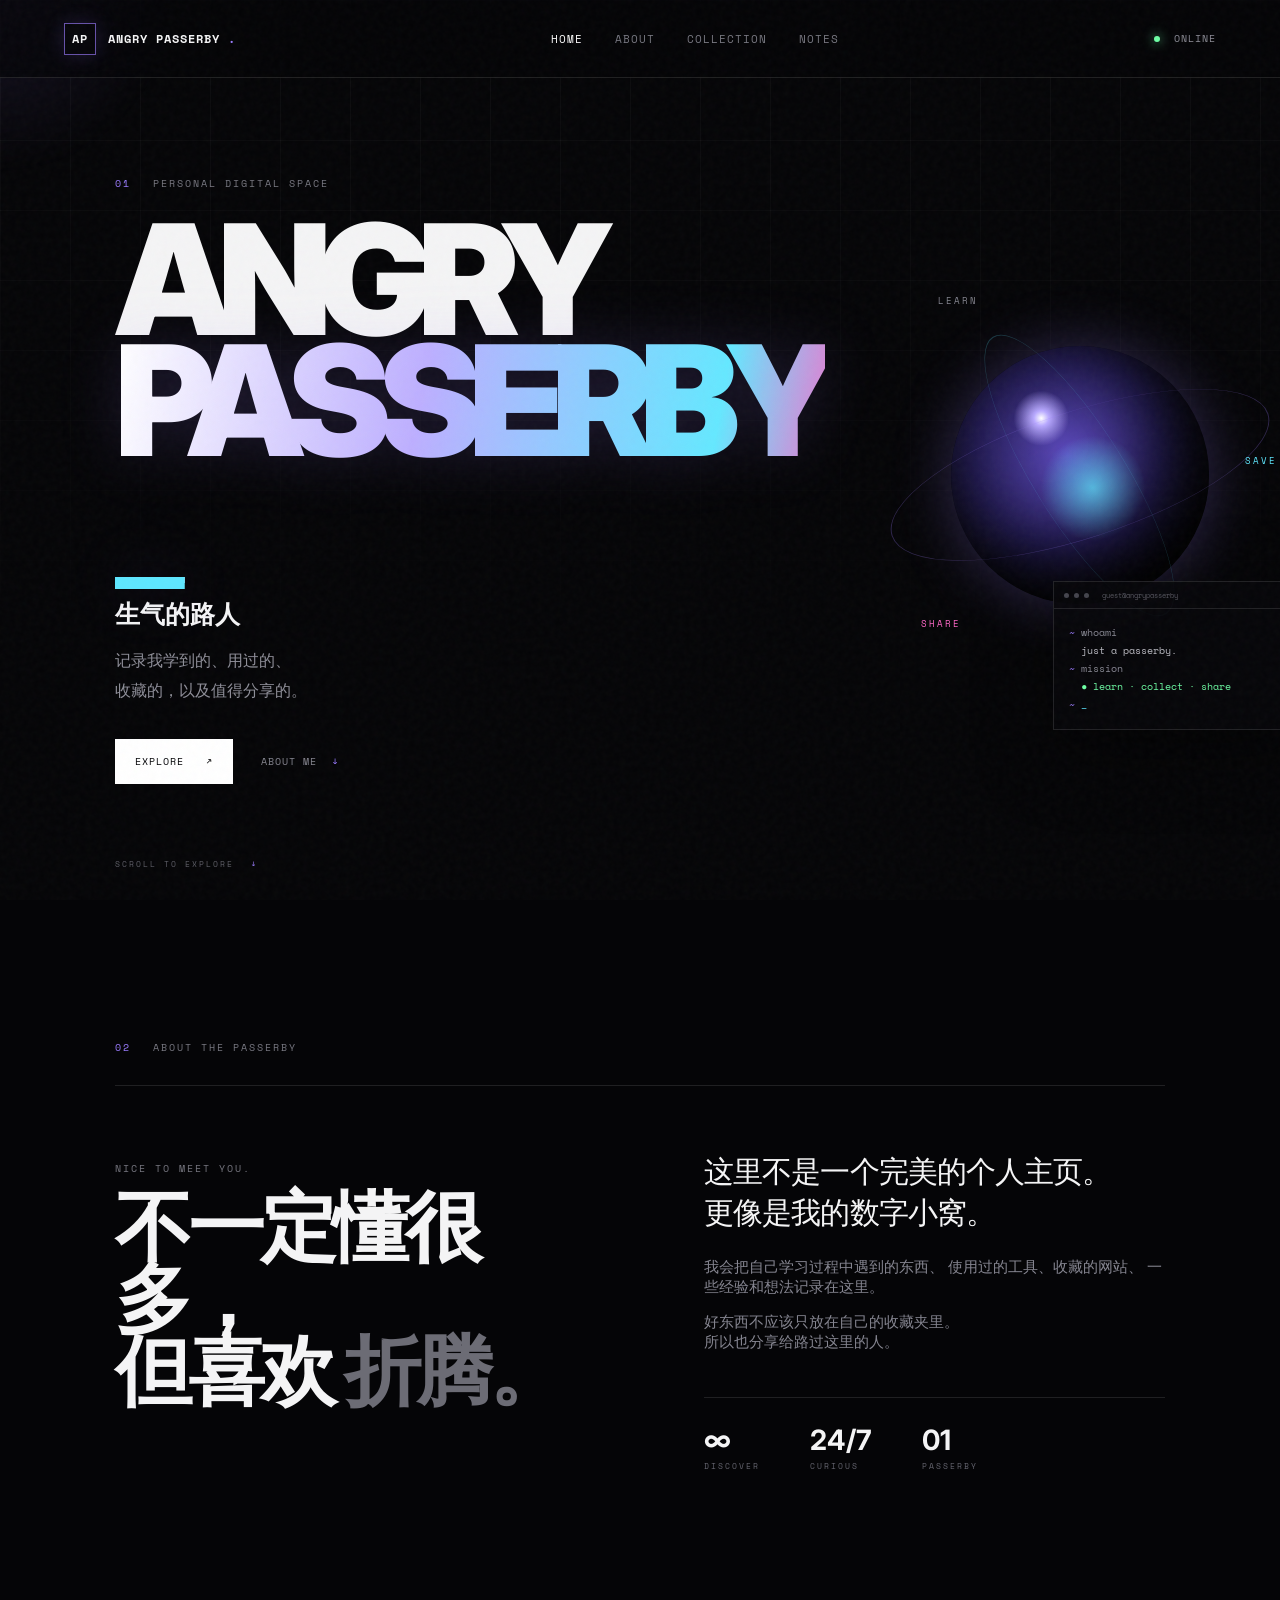
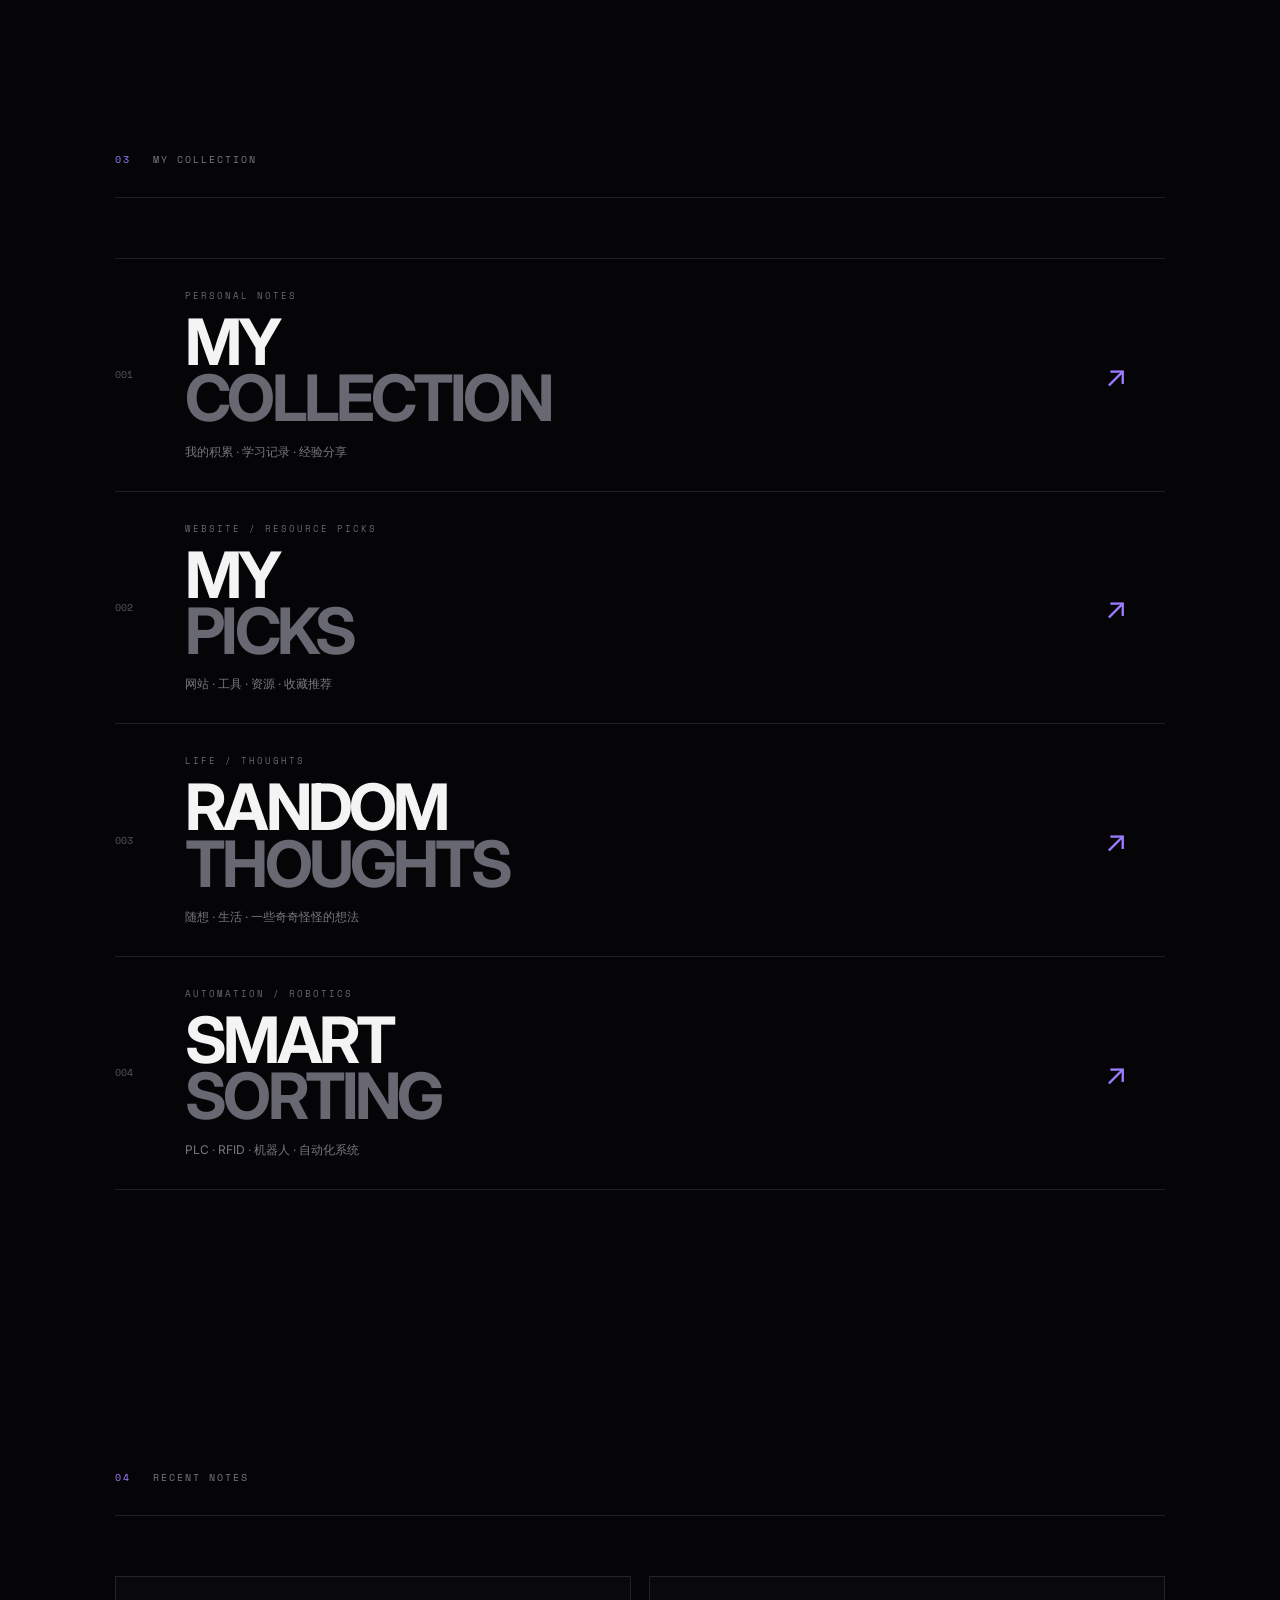
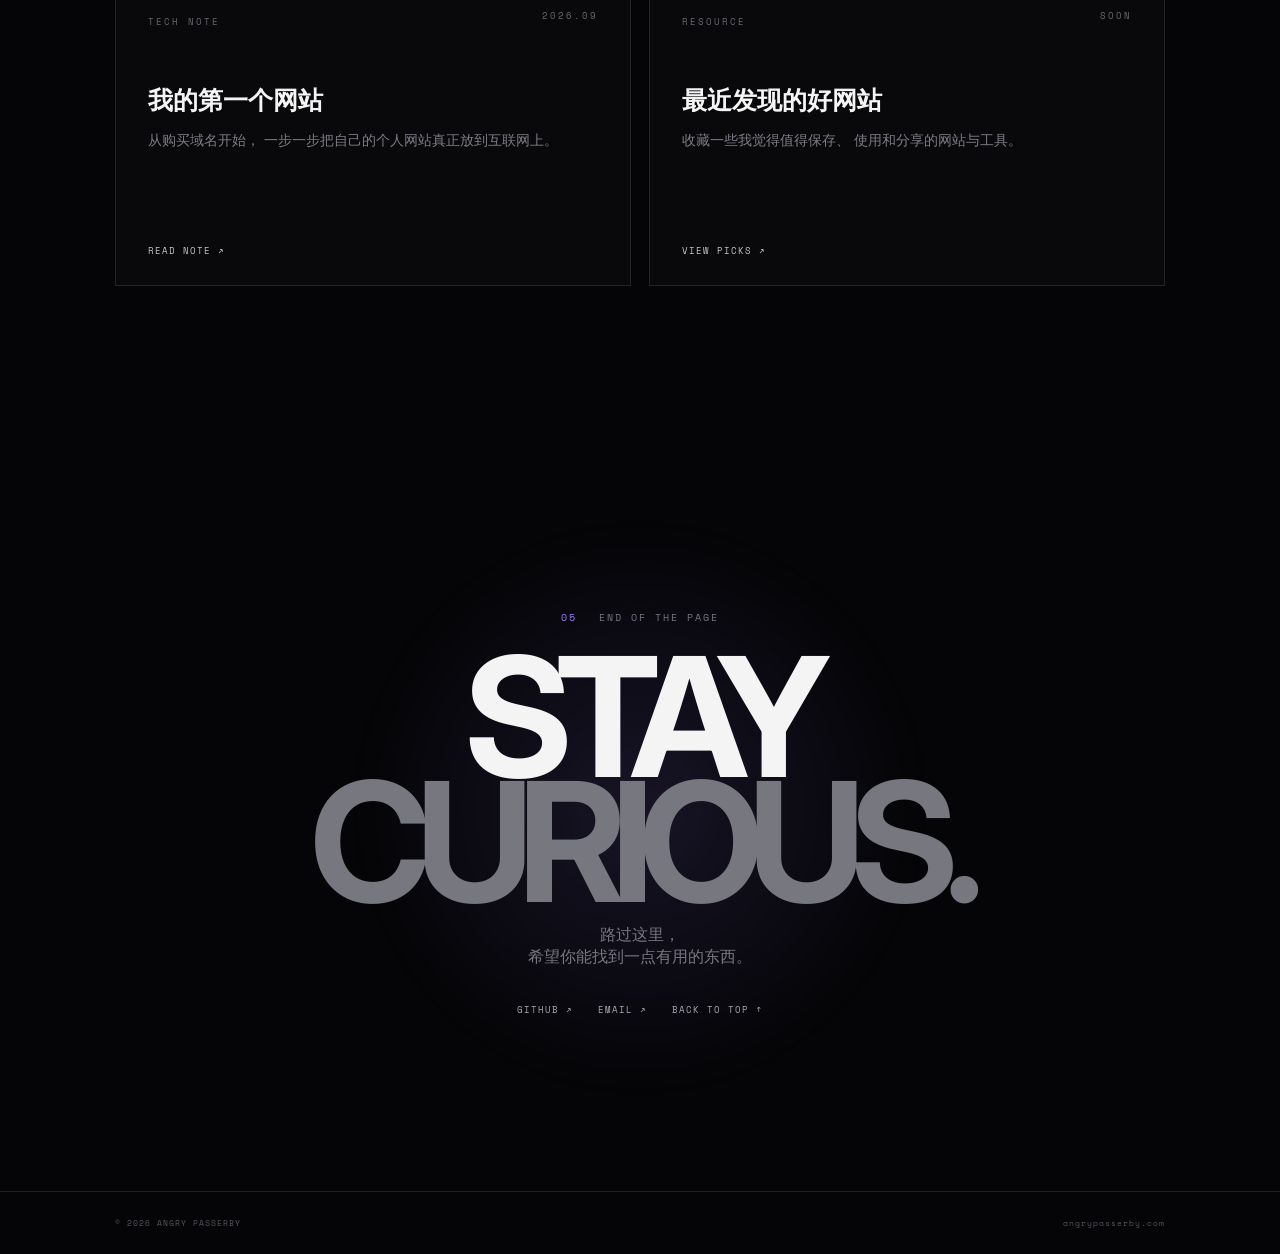
==== commit 218ddbdd: "codex优化" ====
--- a/index.html
+++ b/index.html
@@ -560,7 +560,7 @@
 
         <a
           class="project-card reveal delay-1"
-          href="picks.html"
+          href="posts/picks.html"
         >
 
 
@@ -661,6 +661,59 @@
         </a>
 
 
+
+        <!-- SMART SORTING PROJECT -->
+
+        <a
+          class="project-card reveal"
+          href="projects/smart-sorting.html"
+        >
+
+
+          <div class="project-no">
+            004
+          </div>
+
+
+          <div class="project-main">
+
+
+            <p>
+              AUTOMATION / ROBOTICS
+            </p>
+
+
+            <h3>
+
+              SMART
+
+              <br>
+
+              <span>
+                SORTING
+              </span>
+
+            </h3>
+
+
+            <span class="project-desc">
+
+              PLC · RFID · 机器人 · 自动化系统
+
+            </span>
+
+
+          </div>
+
+
+          <div class="project-arrow">
+            ↗
+          </div>
+
+
+        </a>
+
+
       </div>
 
 
@@ -759,7 +812,7 @@
           </p>
 
 
-          <a href="picks.html">
+          <a href="posts/picks.html">
 
             VIEW PICKS ↗
 
@@ -892,4 +945,4 @@
 
 </body>
 
-</html>+</html>
--- a/style.css
+++ b/style.css
@@ -1562,4 +1562,35 @@
       8vw;
   }
 
-}+}
+
+
+/* =====================================================
+   ACCESSIBILITY
+===================================================== */
+
+:where(a, button):focus-visible {
+  outline: 2px solid var(--cyan);
+  outline-offset: 4px;
+}
+
+
+@media (prefers-reduced-motion: reduce) {
+
+  html {
+    scroll-behavior: auto;
+  }
+
+  *,
+  *::before,
+  *::after {
+    animation-duration: .01ms !important;
+    animation-iteration-count: 1 !important;
+    transition-duration: .01ms !important;
+  }
+
+  .cursor-glow {
+    display: none;
+  }
+
+}
